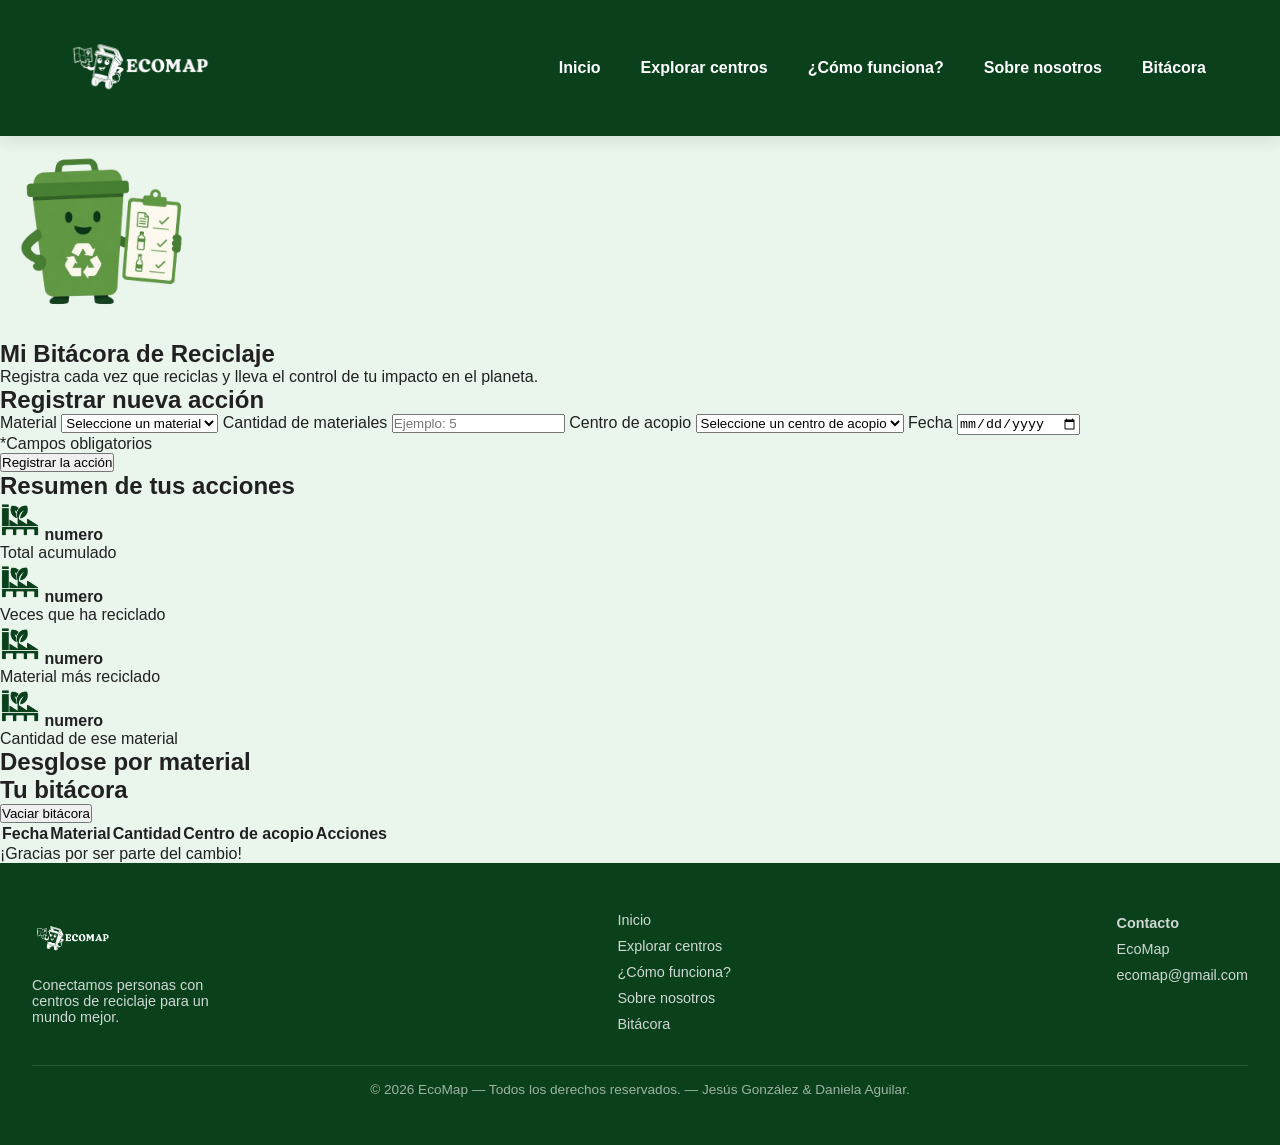
==== bitacora.html @ ddf59d23 "Arreglos y estructura Bitácora" ====
<!DOCTYPE html>
<html lang="es">

<head>
    <meta charset="UTF-8">
    <meta name="viewport" content="width=device-width, initial-scale=1.0">
    <meta name="description" content="Muestra un formulario para que el usuario registre sus hábitos de reciclaje.">
    <meta name="keywords" content="reciclaje, Costa Rica, EcoMap, centros de acopio, materiales, datos, hábitos">
    <meta name="author" content="Jesús González, Daniela Aguilar">
    <title>EcoMap</title>
    <link rel="icon" type="image/jpeg" href="assets/images/EcoMapPersonaje.jpeg">
    <link rel="stylesheet" href="css/style.css">
    <link rel="stylesheet" href="css/bitacora.css">
</head>

<body>
    <header>
        <a href="index.html">
            <img src="assets/images/EcoMapLogo2.png" alt="Logo de EcoMap." width="150" height="100">
        </a>

        <nav class="main-nav">
            <ul>
                <li><a href="index.html">Inicio</a></li>
                <li><a href="explorar.html">Explorar centros</a></li>
                <li><a href="index.html #como-funciona">¿Cómo funciona?</a></li>
                <li><a href="index.html #sobre-nosotros">Sobre nosotros</a></li>
                <li><a href="bitacora.html">Bitácora</a></li>
            </ul>
        </nav>
    </header>

    <main>
        <section>
            <figure>
                <img src="assets/images/EcoMapBitacora.png" alt="Contenedor de reciclaje con una tabla de tareas."
                    width="200">
            </figure>
            <h1>Mi Bitácora de Reciclaje</h1>
            <p>Registra cada vez que reciclas y lleva el control de tu impacto en el planeta.</p>
        </section>

        <div class="bitacora-top">
            <form class="bitacora-form">
                <h2>Registrar nueva acción</h2>

                <label for="selectMaterial">Material</label>
                <select id="selectMaterial" required>
                    <option value="">Seleccione un material</option>
                </select>

                <label for="cantidadMaterial">Cantidad de materiales</label>
                <input type="number" id="cantidadMaterial" placeholder="Ejemplo: 5" min="0.1" step="0.1" required>

                <label for="selectCentro">Centro de acopio</label>
                <select id="selectCentro" required>
                    <option value="">Seleccione un centro de acopio</option>
                </select>

                <label for="fechaAccion">Fecha</label>
                <input type="date" id="fechaAccion" required>

                <p>*Campos obligatorios</p>

                <button type="submit" id="btnRegistrar">
                    Registrar la acción
                </button>
            </form>

            <div class="bitacora-resumen">
                <h2>Resumen de tus acciones</h2>
                <div class="resumen-grid">
                    <div class="resumen-item">
                        <img src="assets/images/IconoCentro.png" width="40">
                        <span><strong>numero</strong></span>
                        <p>Total acumulado</p>
                    </div>

                    <div class="resumen-item">
                        <img src="assets/images/IconoCentro.png" width="40">
                        <span><strong>numero</strong></span>
                        <p>Veces que ha reciclado</p>
                    </div>

                    <div class="resumen-item">
                        <img src="assets/images/IconoCentro.png" width="40">
                        <span><strong>numero</strong></span>
                        <p>Material más reciclado</p>
                    </div>

                    <div class="resumen-item">
                        <img src="assets/images/IconoCentro.png" width="40">
                        <span><strong>numero</strong></span>
                        <p>Cantidad de ese material</p>
                    </div>
                </div>
            </div>
        </div>

        <section>
            <h2>Desglose por material</h2>
            <div class="desglose-lista" id="desgloseLista">

            </div>
        </section>

        <div>
            <div class="bitacora-header">
                <h2>Tu bitácora</h2>
                <button id="btnVaciar" class="btn-vaciar">
                    Vaciar bitácora
                </button>
            </div>

            <table>
                <thead>
                    <tr>
                        <th>Fecha</th>
                        <th>Material</th>
                        <th>Cantidad</th>
                        <th>Centro de acopio</th>
                        <th>Acciones</th>
                    </tr>
                </thead>
                <tbody id="bitacoraBody">

                </tbody>
            </table>
        </div>

        <p>¡Gracias por ser parte del cambio!</p>
    </main>
    <footer>
        <div class="footer-logo">
            <img src="assets/images/EcoMapLogo2.png" alt="Logo de EcoMap." width="150" height="100">
            <p>Conectamos personas con centros de reciclaje para un mundo mejor.</p>
        </div>

        <div class="footer-nav">
            <nav>
                <ul>
                    <li><a href="index.html">Inicio</a></li>
                    <li><a href="explorar.html">Explorar centros</a></li>
                    <li><a href="index.html #como-funciona">¿Cómo funciona?</a></li>
                    <li><a href="index.html #sobre-nosotros">Sobre nosotros</a></li>
                    <li><a href="bitacora.html">Bitácora</a></li>
                </ul>
            </nav>
        </div>

        <div class="footer-contacto">
            <address>
                <strong>Contacto</strong><br>
                EcoMap<br>
                ecomap@gmail.com
            </address>
        </div>

        <p class="footer-copyright">© 2026 EcoMap — Todos los derechos reservados. — Jesús González & Daniela
            Aguilar.
        </p>
    </footer>

    <script src="js/bitacora.js"></script>
</body>

</html>
---- css/style.css ----
:root {
    --verde-oscuro: #0A401B;
    --verde-medio: #2E7D32;
    --verde-claro: #4CAF50;
    --fondo: #EAF6EC;
    --blanco: #FFFFFF;
    --texto-oscuro: #212121;
    --texto-gris: #616161;
}

* {
    margin: 0;
    padding: 0;
    box-sizing: border-box;
}

body {
    font-family: Verdana, Geneva, Tahoma, sans-serif;
    color: var(--texto-oscuro);
    background-color: var(--fondo);
}

/* Header */
header {
    display: flex;
    justify-content: space-between;
    align-items: center;
    background-color: var(--verde-oscuro);
    padding: 1rem 5%;
    position: sticky;
    top: 0;
    z-index: 1000;
    box-shadow: 0 4px 15px rgba(0, 0, 0, 0.1);
}

header img {
    width: 150px;
    height: auto;
}

/* Navegación */
.main-nav ul {
    display: flex;
    list-style: none;
    align-items: center;
    gap: 20px;
}

.main-nav a {
    color: var(--blanco);
    font-weight: bold;
    text-decoration: none;
    padding: 8px 10px;
    border-radius: 6px;
    display: inline-block;
}

.main-nav a:hover {
    background-color: var(--verde-claro);
    color: var(--verde-oscuro);
}

/* Footer */
footer {
    background-color: var(--verde-oscuro);
    color: var(--blanco);
    padding: 3rem 2rem;
    display: flex;
    justify-content: space-between;
    align-items: flex-start;
    flex-wrap: wrap;
    gap: 2rem;
}

.footer-logo img {
    width: 80px;
    height: auto;
    margin-bottom: 0.5rem;
}

.footer-logo p {
    color: var(--blanco);
    opacity: 0.8;
    font-size: 0.9rem;
    max-width: 200px;
}

.footer-nav ul {
    list-style: none;
    padding: 0;
    display: flex;
    flex-direction: column;
    gap: 0.5rem;
}

.footer-nav a {
    color: var(--blanco);
    text-decoration: none;
    font-size: 0.9rem;
    opacity: 0.8;
}

.footer-nav a:hover {
    opacity: 1;
}

.footer-contacto address {
    font-style: normal;
    color: var(--blanco);
    opacity: 0.8;
    font-size: 0.9rem;
    line-height: 1.8;
}

.footer-copyright {
    width: 100%;
    text-align: center;
    font-size: 0.85rem;
    opacity: 0.6;
    padding-top: 1rem;
    border-top: 1px solid rgba(255, 255, 255, 0.2);
}
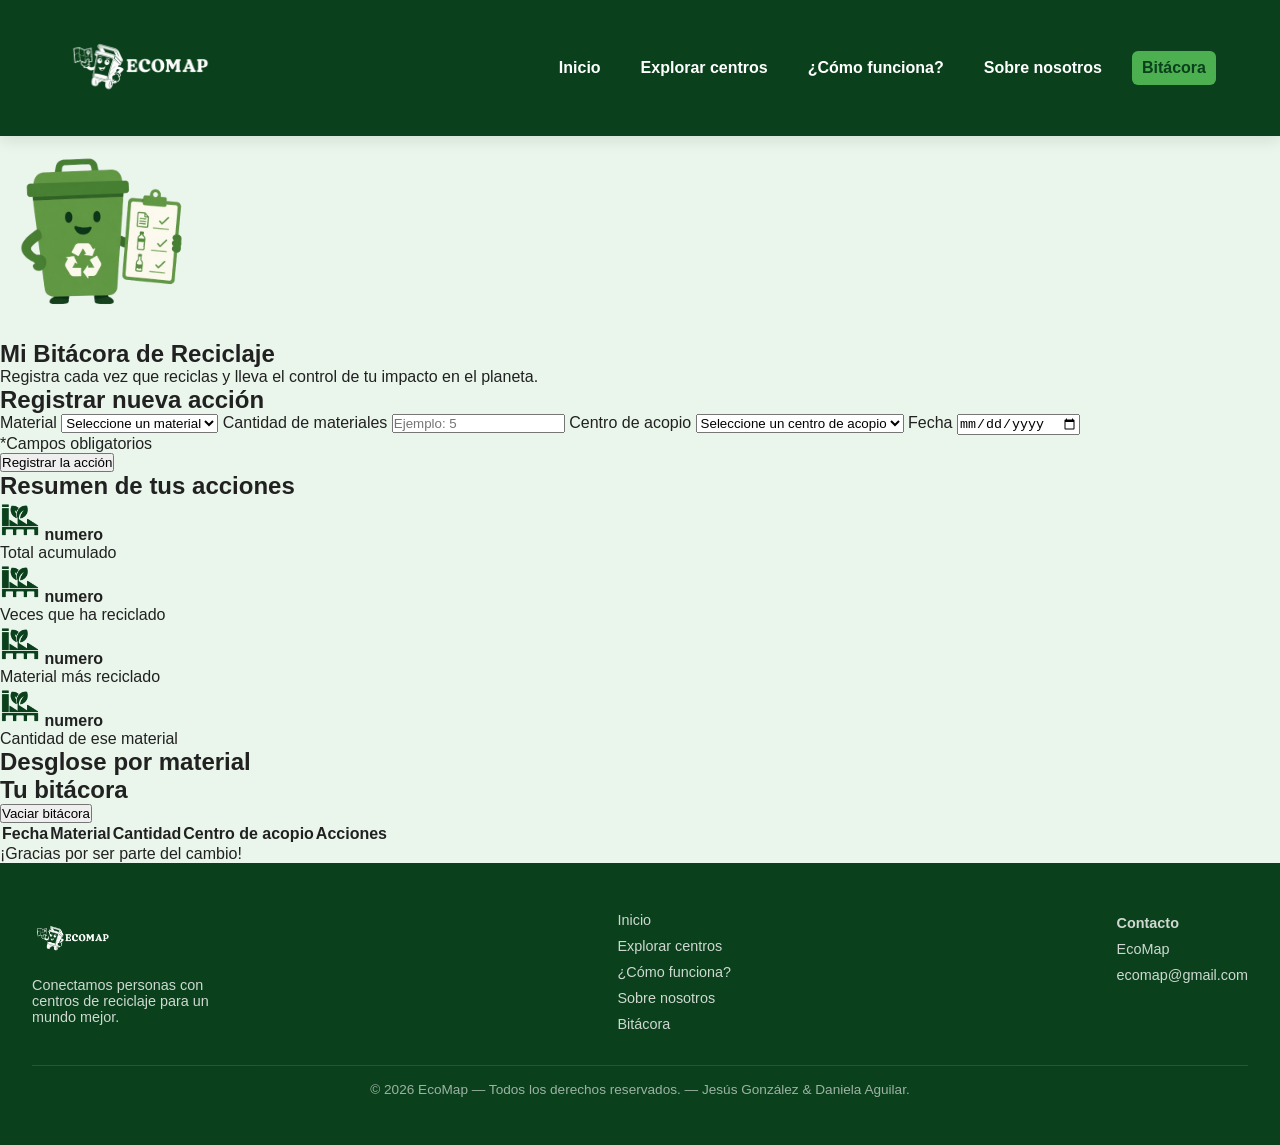
==== commit 6d45eef1: "Se arreglaron bugs html y css" ====
--- a/bitacora.html
+++ b/bitacora.html
@@ -23,9 +23,9 @@
             <ul>
                 <li><a href="index.html">Inicio</a></li>
                 <li><a href="explorar.html">Explorar centros</a></li>
-                <li><a href="index.html #como-funciona">¿Cómo funciona?</a></li>
-                <li><a href="index.html #sobre-nosotros">Sobre nosotros</a></li>
-                <li><a href="bitacora.html">Bitácora</a></li>
+                <li><a href="index.html#como-funciona">¿Cómo funciona?</a></li>
+                <li><a href="index.html#sobre-nosotros">Sobre nosotros</a></li>
+                <li class="active"><a href="bitacora.html">Bitácora</a></li>
             </ul>
         </nav>
     </header>
--- a/css/bitacora.css
+++ b/css/bitacora.css
@@ -0,0 +1,5 @@
+.main-nav ul li.active a {
+    background-color: var(--verde-claro);
+    color: var(--verde-oscuro);
+
+}
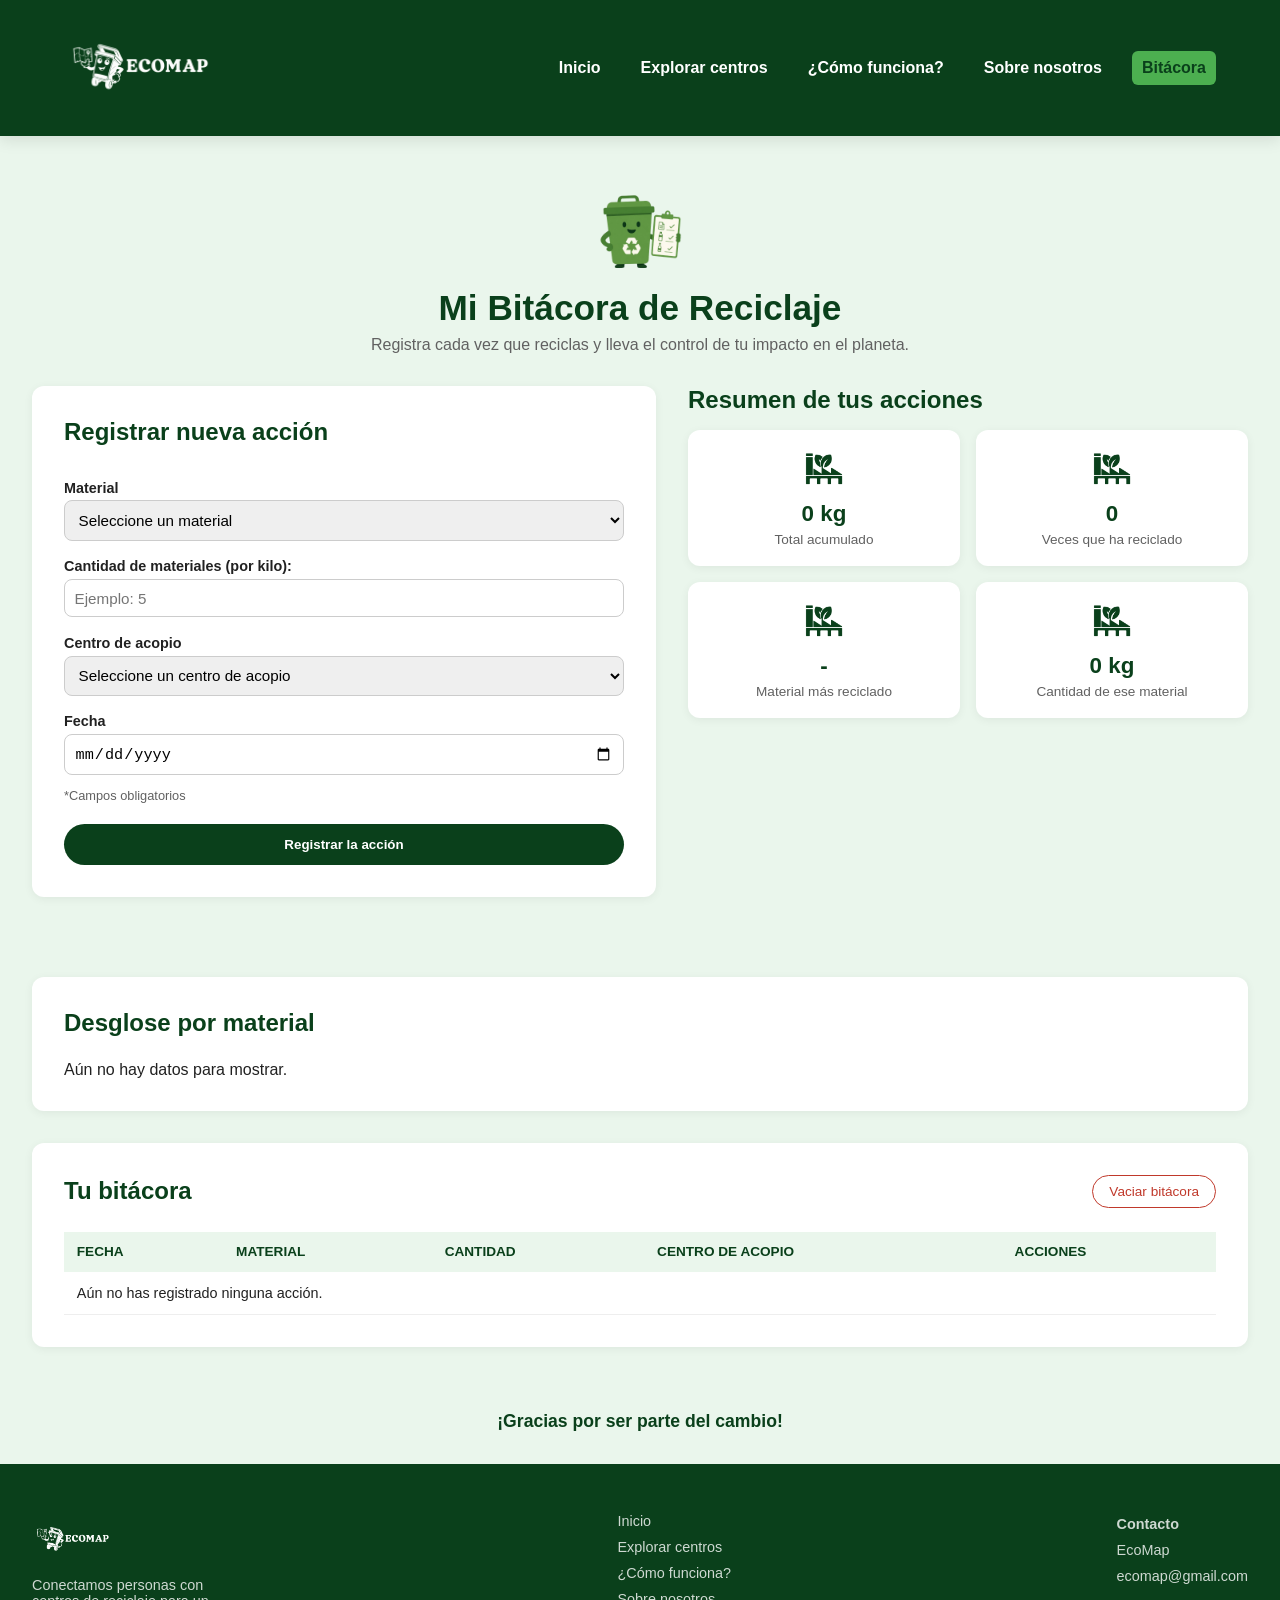
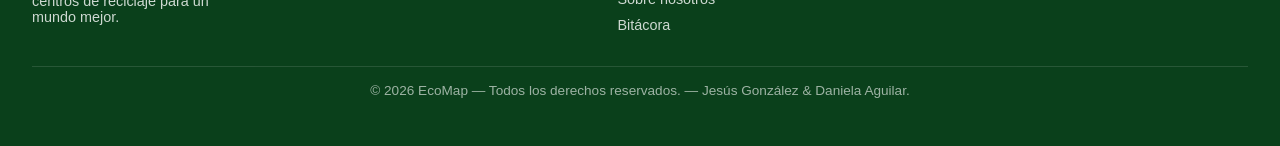
==== commit 9de83a39: "CSS y JS de bitacora.html" ====
--- a/bitacora.html
+++ b/bitacora.html
@@ -49,7 +49,7 @@
                     <option value="">Seleccione un material</option>
                 </select>
 
-                <label for="cantidadMaterial">Cantidad de materiales</label>
+                <label for="cantidadMaterial">Cantidad de materiales (por kilo):</label>
                 <input type="number" id="cantidadMaterial" placeholder="Ejemplo: 5" min="0.1" step="0.1" required>
 
                 <label for="selectCentro">Centro de acopio</label>
@@ -70,25 +70,25 @@
             <div class="bitacora-resumen">
                 <h2>Resumen de tus acciones</h2>
                 <div class="resumen-grid">
-                    <div class="resumen-item">
+                    <div class="resumen-item" id="totalAcumulado">
                         <img src="assets/images/IconoCentro.png" width="40">
                         <span><strong>numero</strong></span>
                         <p>Total acumulado</p>
                     </div>
 
-                    <div class="resumen-item">
+                    <div class="resumen-item" id="vecesReciclado">
                         <img src="assets/images/IconoCentro.png" width="40">
                         <span><strong>numero</strong></span>
                         <p>Veces que ha reciclado</p>
                     </div>
 
-                    <div class="resumen-item">
+                    <div class="resumen-item" id="materialMasReciclado">
                         <img src="assets/images/IconoCentro.png" width="40">
                         <span><strong>numero</strong></span>
                         <p>Material más reciclado</p>
                     </div>
 
-                    <div class="resumen-item">
+                    <div class="resumen-item" id="cantidadMaterialTop">
                         <img src="assets/images/IconoCentro.png" width="40">
                         <span><strong>numero</strong></span>
                         <p>Cantidad de ese material</p>
@@ -97,14 +97,12 @@
             </div>
         </div>
 
-        <section>
-            <h2>Desglose por material</h2>
-            <div class="desglose-lista" id="desgloseLista">
+<section class="desglose-section">
+    <h2>Desglose por material</h2>
+    <div class="desglose-lista" id="desgloseLista"></div>
+</section>
 
-            </div>
-        </section>
-
-        <div>
+        <div class="bitacora-lista">
             <div class="bitacora-header">
                 <h2>Tu bitácora</h2>
                 <button id="btnVaciar" class="btn-vaciar">
--- a/css/bitacora.css
+++ b/css/bitacora.css
@@ -2,4 +2,263 @@
     background-color: var(--verde-claro);
     color: var(--verde-oscuro);
 
+}
+
+/* Header */
+main > section:first-child {
+    text-align: center;
+    padding: 3rem 2rem 2rem;
+}
+
+main > section:first-child h1 {
+    font-size: 2.2rem;
+    color: var(--verde-oscuro);
+    margin-bottom: 0.5rem;
+}
+
+main > section:first-child p {
+    color: var(--texto-gris);
+}
+
+main > section:first-child figure img {
+    width: 100px;
+    height: auto;
+}
+
+.bitacora-top {
+    display: flex;
+    gap: 2rem;
+    padding: 0 2rem 3rem;
+    align-items: flex-start;
+}
+
+/*  Formulario  */
+.bitacora-form {
+    background-color: var(--blanco);
+    border-radius: 12px;
+    padding: 2rem;
+    flex: 1; /* ocupa la mitad del espacio disponible */
+    display: flex;
+    flex-direction: column;
+    gap: 0.3rem;
+    box-shadow: 0 2px 10px rgba(0,0,0,0.06);
+}
+
+.bitacora-form h2 {
+    color: var(--verde-oscuro);
+    margin-bottom: 1rem;
+}
+
+.bitacora-form label {
+    font-size: 0.9rem;
+    font-weight: bold;
+    color: var(--texto-oscuro);
+    margin-top: 0.8rem;
+}
+
+.bitacora-form select,
+.bitacora-form input {
+    padding: 0.6rem;
+    border: 1px solid #ccc;
+    border-radius: 8px;
+    font-size: 0.95rem;
+}
+
+.bitacora-form p {
+    font-size: 0.8rem;
+    color: var(--texto-gris);
+    margin-top: 0.5rem;
+}
+
+.bitacora-form button {
+    margin-top: 1rem;
+    background-color: var(--verde-oscuro);
+    color: var(--blanco);
+    border: none;
+    padding: 0.8rem;
+    border-radius: 25px;
+    font-weight: bold;
+    cursor: pointer;
+    transition: 0.3s ease;
+}
+
+.bitacora-form button:hover {
+    background-color: var(--verde-medio);
+}
+
+/* Resumen */
+.bitacora-resumen {
+    flex: 1;
+}
+
+.bitacora-resumen h2 {
+    color: var(--verde-oscuro);
+    margin-bottom: 1rem;
+}
+
+.resumen-grid {
+    display: grid;
+    grid-template-columns: 1fr 1fr;
+    gap: 1rem;
+}
+
+.resumen-item {
+    background-color: var(--blanco);
+    border-radius: 12px;
+    padding: 1.2rem;
+    text-align: center;
+    box-shadow: 0 2px 10px rgba(0,0,0,0.06);
+}
+
+.resumen-item img {
+    margin-bottom: 0.5rem;
+}
+
+.resumen-item strong {
+    font-size: 1.4rem;
+    color: var(--verde-oscuro);
+    display: block;
+}
+
+.resumen-item p {
+    color: var(--texto-gris);
+    font-size: 0.85rem;
+    margin-top: 0.3rem;
+}
+
+/* Desglose material por JS */
+.desglose-section {
+    background-color: var(--blanco);
+    margin: 2rem;
+    padding: 2rem;
+    border-radius: 12px;
+    box-shadow: 0 2px 10px rgba(0,0,0,0.06);
+}
+
+.desglose-section h2 {
+    color: var(--verde-oscuro);
+    margin-bottom: 1.5rem;
+}
+
+.desglose-lista {
+    display: flex;
+    flex-direction: column;
+    gap: 1rem;
+}
+
+.desglose-fila {
+    display: flex;
+    align-items: center;
+    gap: 1rem;
+}
+
+.desglose-nombre {
+    width: 100px;
+    font-weight: bold;
+    font-size: 0.9rem;
+    color: var(--texto-oscuro);
+}
+
+.desglose-barra-fondo {
+    flex: 1;
+    background-color: var(--fondo);
+    border-radius: 10px;
+    height: 14px;
+    overflow: hidden;
+}
+
+.desglose-barra-relleno {
+    height: 100%;
+    background-color: var(--verde-claro);
+    border-radius: 10px;
+}
+
+.desglose-valor {
+    width: 80px;
+    text-align: right;
+    font-size: 0.85rem;
+    color: var(--texto-gris);
+}
+
+/* bitácora */
+.bitacora-lista {
+    background-color: var(--blanco);
+    margin: 2rem;
+    padding: 2rem;
+    border-radius: 12px;
+    box-shadow: 0 2px 10px rgba(0,0,0,0.06);
+}
+
+.bitacora-header {
+    display: flex;
+    justify-content: space-between;
+    align-items: center;
+    margin-bottom: 1.5rem;
+}
+
+.bitacora-header h2 {
+    color: var(--verde-oscuro);
+}
+
+.btn-vaciar {
+    background-color: var(--blanco);
+    color: #c0392b;
+    border: 1px solid #c0392b;
+    padding: 0.5rem 1rem;
+    border-radius: 20px;
+    cursor: pointer;
+    font-size: 0.85rem;
+    transition: 0.3s ease;
+}
+
+.btn-vaciar:hover {
+    background-color: #c0392b;
+    color: var(--blanco);
+}
+
+/* Tabla */
+table {
+    width: 100%;
+    border-collapse: collapse;
+}
+
+thead {
+    background-color: var(--fondo);
+}
+
+th {
+    text-align: left;
+    padding: 0.8rem;
+    color: var(--verde-oscuro);
+    font-size: 0.85rem;
+    text-transform: uppercase;
+}
+
+td {
+    padding: 0.8rem;
+    border-bottom: 1px solid #eee;
+    font-size: 0.9rem;
+    color: var(--texto-oscuro);
+}
+
+/* Botón eliminar dentro de cada fila por JS */
+.btn-eliminar {
+    background: none;
+    border: none;
+    color: #c0392b;
+    cursor: pointer;
+    font-size: 1rem;
+}
+
+.btn-eliminar:hover {
+    opacity: 0.7;
+}
+
+/* mensaje cierra */
+main > p:last-child {
+    text-align: center;
+    color: var(--verde-oscuro);
+    font-weight: bold;
+    padding: 2rem;
+    font-size: 1.1rem;
 }
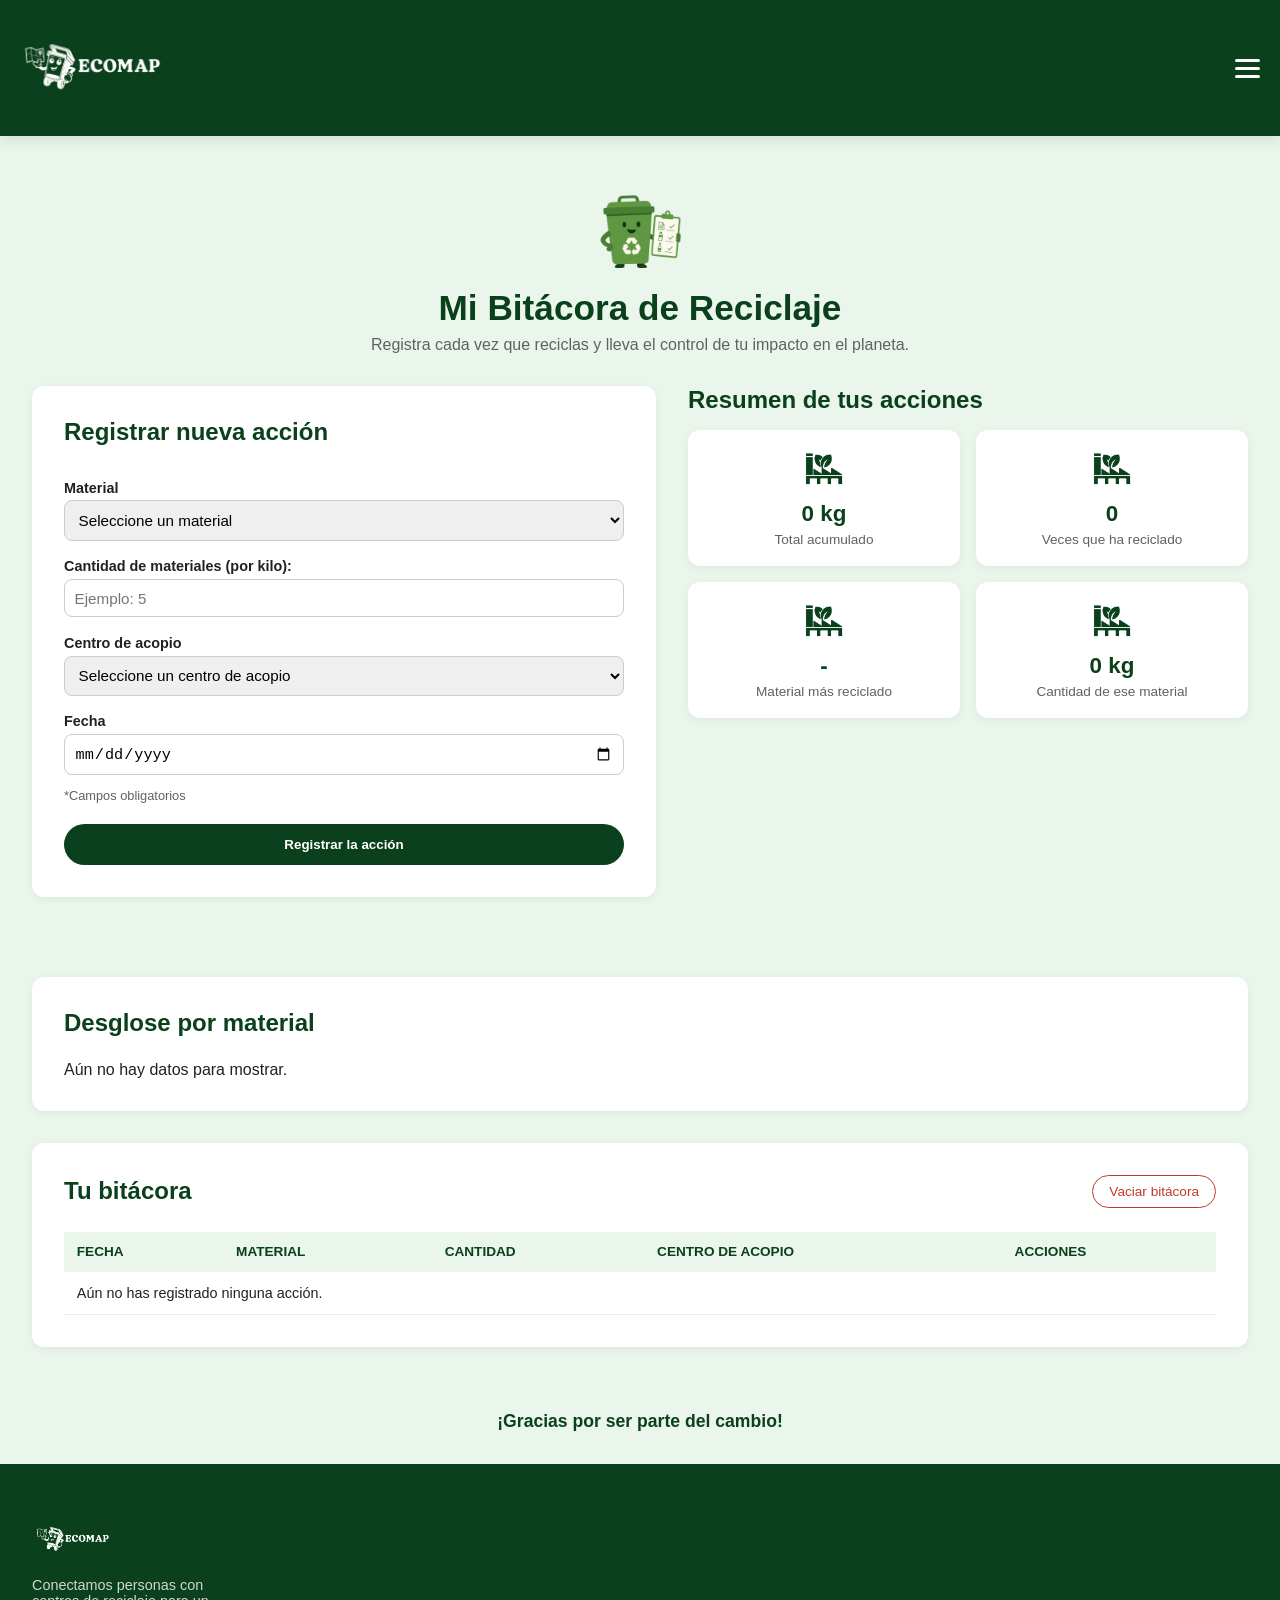
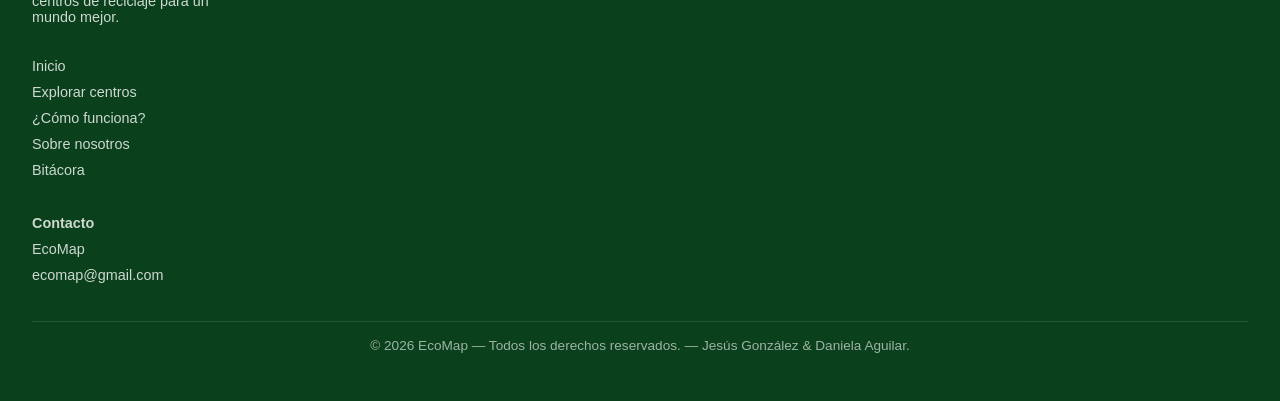
==== commit 4b5e9b04: "Agregar responsive" ====
--- a/bitacora.html
+++ b/bitacora.html
@@ -18,6 +18,12 @@
         <a href="index.html">
             <img src="assets/images/EcoMapLogo2.png" alt="Logo de EcoMap." width="150" height="100">
         </a>
+
+        <button class="hamburguesa" id="btnHamburguesa">
+            <span></span>
+            <span></span>
+            <span></span>
+        </button>
 
         <nav class="main-nav">
             <ul>
@@ -97,10 +103,10 @@
             </div>
         </div>
 
-<section class="desglose-section">
-    <h2>Desglose por material</h2>
-    <div class="desglose-lista" id="desgloseLista"></div>
-</section>
+        <section class="desglose-section">
+            <h2>Desglose por material</h2>
+            <div class="desglose-lista" id="desgloseLista"></div>
+        </section>
 
         <div class="bitacora-lista">
             <div class="bitacora-header">
--- a/css/style.css
+++ b/css/style.css
@@ -119,4 +119,64 @@
     opacity: 0.6;
     padding-top: 1rem;
     border-top: 1px solid rgba(255, 255, 255, 0.2);
-}+}
+
+/* Responsive */
+.hamburguesa {
+    display: none;
+    flex-direction: column;
+    gap: 5px;
+    background: none;
+    border: none;
+    cursor: pointer;
+    padding: 4px;
+}
+
+.hamburguesa span {
+    display: block;
+    width: 25px;
+    height: 3px;
+    background-color: var(--blanco);
+    border-radius: 3px;
+    transition: 0.3s ease;
+}
+
+/* Mostramos el botón hamburguesa */
+    .hamburguesa {
+        display: flex;
+    }
+
+    /* Ocultamos el menú por defecto en celular */
+    .main-nav {
+        display: none;
+        width: 100%;
+    }
+
+    /* Cuando el nav tiene la clase "abierto", se muestra */
+    .main-nav.abierto {
+        display: block;
+    }
+
+    /* El header en columna */
+    header {
+        flex-wrap: wrap;
+        padding: 1rem;
+        gap: 0.5rem;
+    }
+
+    /* Los links del menú en columna */
+    .main-nav ul {
+        flex-direction: column;
+        gap: 0.3rem;
+        padding: 0.5rem 0;
+    }
+
+    .main-nav a {
+        display: block;
+        padding: 0.6rem 0.5rem;
+    }
+
+    /* Footer apilado */
+    footer {
+        flex-direction: column;
+    }
--- a/css/bitacora.css
+++ b/css/bitacora.css
@@ -261,4 +261,88 @@
     font-weight: bold;
     padding: 2rem;
     font-size: 1.1rem;
+}
+
+/* RESPONSIVE */
+/*  Tablet (768px)  */
+@media (max-width: 768px) {
+
+    /* Las dos columnas se apilan verticalmente */
+    .bitacora-top {
+        flex-direction: column;
+    }
+
+    /* El formulario ocupa todo el ancho */
+    .bitacora-form {
+        width: 100%;
+    }
+
+    /* El resumen ocupa todo el ancho */
+    .bitacora-resumen {
+        width: 100%;
+    }
+
+    /* La tabla se hace scrolleable horizontalmente */
+    .bitacora-lista {
+        overflow-x: auto;
+    }
+
+    /* Desglose con menos padding */
+    .desglose-section {
+        margin: 1rem;
+        padding: 1.5rem;
+    }
+}
+
+/* Celular (480px)  */
+@media (max-width: 480px) {
+
+    /* Encabezado más compacto */
+    main > section:first-child {
+        padding: 2rem 1rem 1rem;
+    }
+
+    main > section:first-child h1 {
+        font-size: 1.6rem;
+    }
+
+    /* Las tarjetas del resumen en 1 columna */
+    .resumen-grid {
+        grid-template-columns: 1fr;
+    }
+
+    /* Padding reducido en el formulario */
+    .bitacora-form {
+        padding: 1.2rem;
+    }
+
+    /* Header de la bitácora apilado */
+    .bitacora-header {
+        flex-direction: column;
+        align-items: flex-start;
+        gap: 0.8rem;
+    }
+
+    /* Tabla con texto más pequeño */
+    th, td {
+        font-size: 0.8rem;
+        padding: 0.5rem;
+    }
+
+    /* Desglose */
+    .desglose-nombre {
+        width: 70px;
+        font-size: 0.8rem;
+    }
+
+    .desglose-valor {
+        width: 60px;
+        font-size: 0.75rem;
+    }
+
+    /* Bitácora con menos margen */
+    .bitacora-lista {
+        margin: 0.5rem;
+        padding: 1rem;
+    }
 }
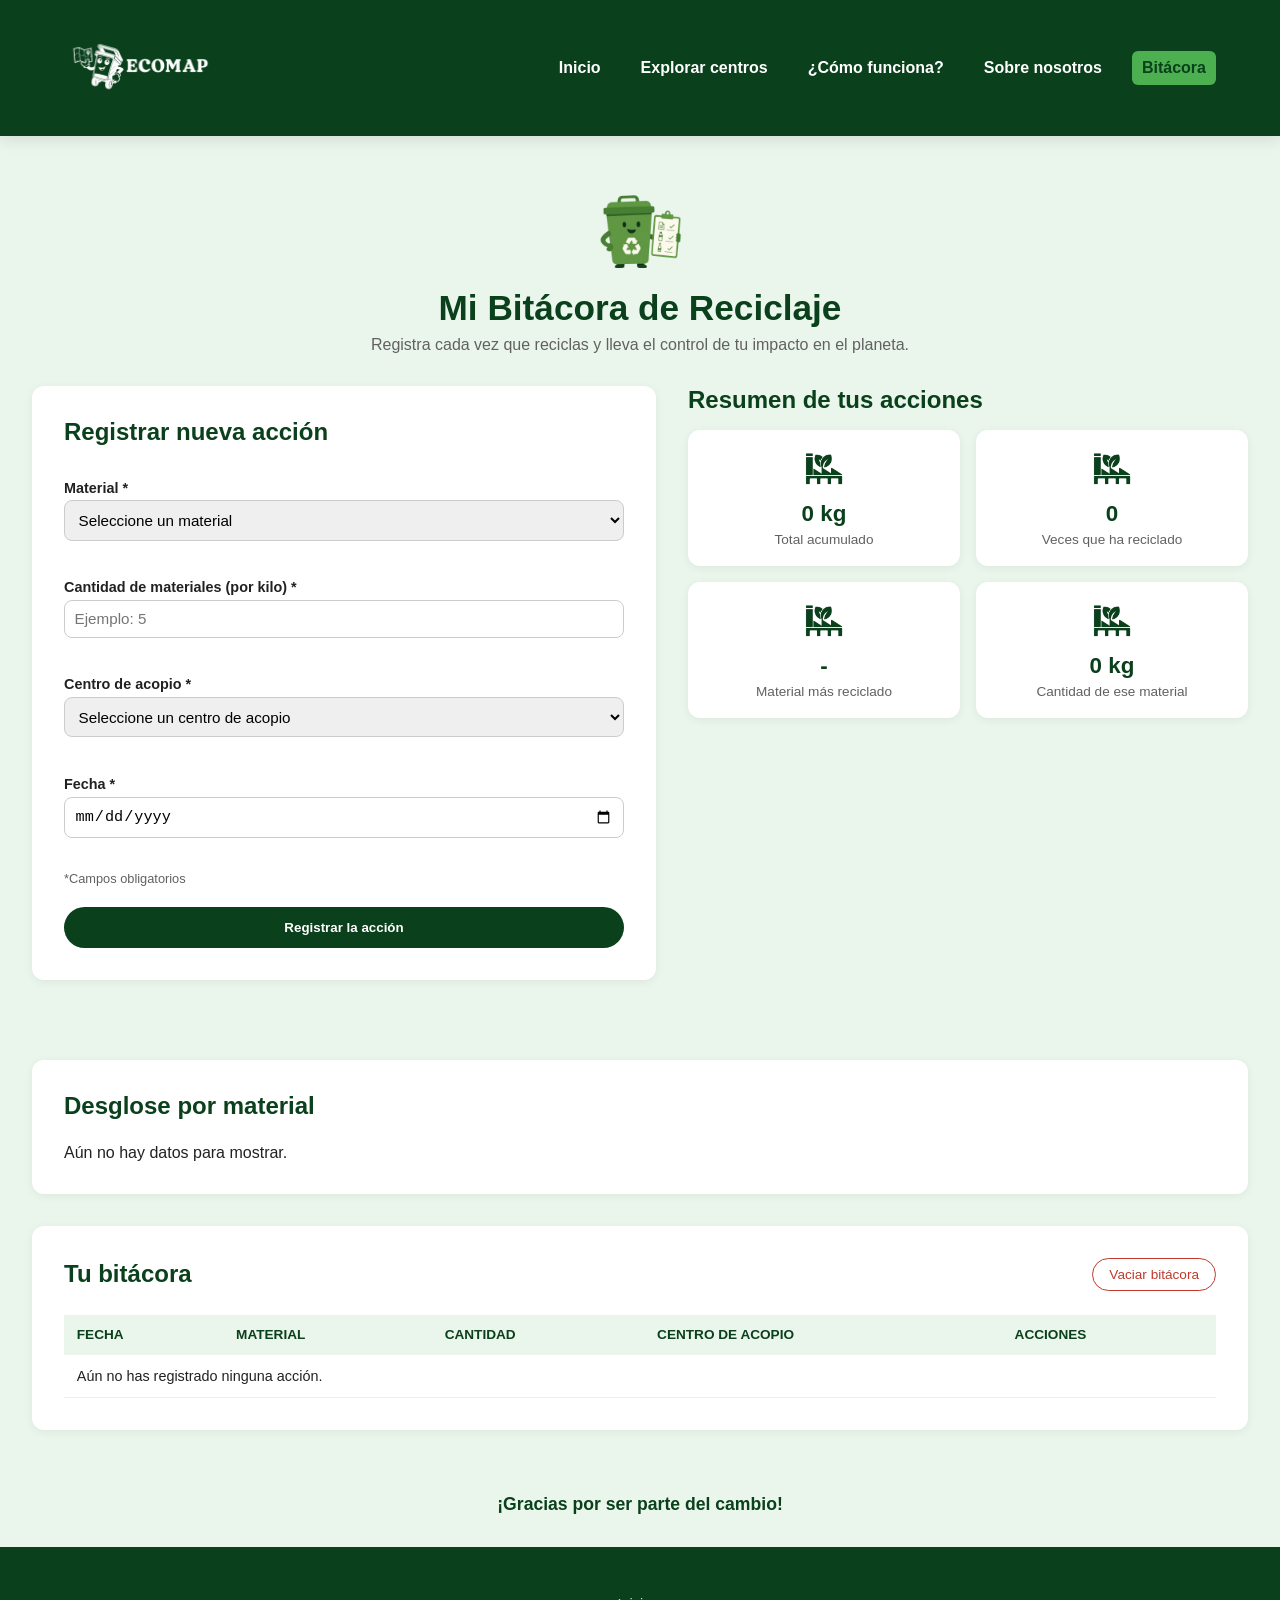
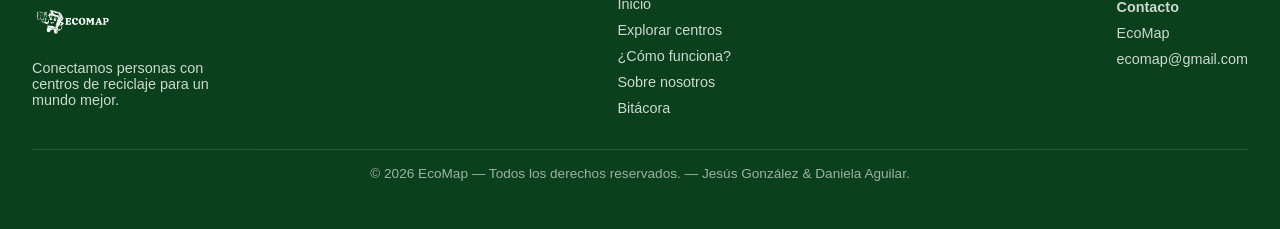
==== commit 66c553e4: "Correcciones y mejoras generales" ====
--- a/bitacora.html
+++ b/bitacora.html
@@ -29,8 +29,8 @@
             <ul>
                 <li><a href="index.html">Inicio</a></li>
                 <li><a href="explorar.html">Explorar centros</a></li>
-                <li><a href="index.html#como-funciona">¿Cómo funciona?</a></li>
-                <li><a href="index.html#sobre-nosotros">Sobre nosotros</a></li>
+                <li><a href="index.html #como-funciona">¿Cómo funciona?</a></li>
+                <li><a href="index.html #sobre-nosotros">Sobre nosotros</a></li>
                 <li class="active"><a href="bitacora.html">Bitácora</a></li>
             </ul>
         </nav>
@@ -50,21 +50,27 @@
             <form class="bitacora-form">
                 <h2>Registrar nueva acción</h2>
 
-                <label for="selectMaterial">Material</label>
+                <div id="mensajeFormulario" class="mensaje-formulario" style="display:none;"></div>
+
+                <label for="selectMaterial">Material *</label>
                 <select id="selectMaterial" required>
                     <option value="">Seleccione un material</option>
                 </select>
+                <span class="campo-error" id="errorMaterial"></span>
 
-                <label for="cantidadMaterial">Cantidad de materiales (por kilo):</label>
+                <label for="cantidadMaterial">Cantidad de materiales (por kilo) *</label>
                 <input type="number" id="cantidadMaterial" placeholder="Ejemplo: 5" min="0.1" step="0.1" required>
-
-                <label for="selectCentro">Centro de acopio</label>
+                <span class="campo-error" id="errorCantidad"></span>
+                
+                <label for="selectCentro">Centro de acopio *</label>
                 <select id="selectCentro" required>
                     <option value="">Seleccione un centro de acopio</option>
                 </select>
+                <span class="campo-error" id="errorCentro"></span>
 
-                <label for="fechaAccion">Fecha</label>
+                <label for="fechaAccion">Fecha *</label>
                 <input type="date" id="fechaAccion" required>
+                <span class="campo-error" id="errorFecha"></span>
 
                 <p>*Campos obligatorios</p>
 
@@ -78,25 +84,25 @@
                 <div class="resumen-grid">
                     <div class="resumen-item" id="totalAcumulado">
                         <img src="assets/images/IconoCentro.png" width="40">
-                        <span><strong>numero</strong></span>
+                        <span><strong></strong></span>
                         <p>Total acumulado</p>
                     </div>
 
                     <div class="resumen-item" id="vecesReciclado">
                         <img src="assets/images/IconoCentro.png" width="40">
-                        <span><strong>numero</strong></span>
+                        <span><strong></strong></span>
                         <p>Veces que ha reciclado</p>
                     </div>
 
                     <div class="resumen-item" id="materialMasReciclado">
                         <img src="assets/images/IconoCentro.png" width="40">
-                        <span><strong>numero</strong></span>
+                        <span><strong></strong></span>
                         <p>Material más reciclado</p>
                     </div>
 
                     <div class="resumen-item" id="cantidadMaterialTop">
                         <img src="assets/images/IconoCentro.png" width="40">
-                        <span><strong>numero</strong></span>
+                        <span><strong></strong></span>
                         <p>Cantidad de ese material</p>
                     </div>
                 </div>
--- a/css/style.css
+++ b/css/style.css
@@ -122,6 +122,7 @@
 }
 
 /* Responsive */
+/* ── Hamburguesa (oculta por defecto en desktop) ── */
 .hamburguesa {
     display: none;
     flex-direction: column;
@@ -132,6 +133,7 @@
     padding: 4px;
 }
 
+/* Las 3 líneas del ícono */
 .hamburguesa span {
     display: block;
     width: 25px;
@@ -141,30 +143,33 @@
     transition: 0.3s ease;
 }
 
-/* Mostramos el botón hamburguesa */
+/*  Tablet (768px) */
+@media (max-width: 768px) {
+
+    /* Mostramos el botón hamburguesa */
     .hamburguesa {
         display: flex;
     }
 
-    /* Ocultamos el menú por defecto en celular */
+    /* Ocultamos el menú por defecto */
     .main-nav {
         display: none;
         width: 100%;
     }
 
-    /* Cuando el nav tiene la clase "abierto", se muestra */
+    /* Cuando tiene la clase abierto, se muestra */
     .main-nav.abierto {
         display: block;
     }
 
-    /* El header en columna */
+    /* Header en columna */
     header {
         flex-wrap: wrap;
         padding: 1rem;
         gap: 0.5rem;
     }
 
-    /* Los links del menú en columna */
+    /* Links del menú en columna */
     .main-nav ul {
         flex-direction: column;
         gap: 0.3rem;
@@ -180,3 +185,33 @@
     footer {
         flex-direction: column;
     }
+}
+
+/*  Celular (480px) */
+@media (max-width: 480px) {
+
+    header {
+        padding: 0.8rem;
+    }
+
+    header img {
+        width: 100px;
+    }
+
+    .main-nav a {
+        font-size: 0.9rem;
+    }
+
+    footer {
+        padding: 2rem 1rem;
+        gap: 1.5rem;
+    }
+
+    .footer-logo p {
+        font-size: 0.8rem;
+    }
+
+    .footer-copyright {
+        font-size: 0.75rem;
+    }
+}
--- a/css/bitacora.css
+++ b/css/bitacora.css
@@ -1,26 +1,74 @@
+/* Mensaje global del formulario (éxito o error) */
+.mensaje-formulario {
+    padding: 0.8rem 1rem;
+    border-radius: 8px;
+    font-size: 0.9rem;
+    font-weight: 600;
+    margin-bottom: 0.5rem;
+}
+
+.mensaje-formulario.exito {
+    background-color: #dcfce7;
+    color: #166534;
+    border: 1px solid #86efac;
+}
+
+.mensaje-formulario.error-global {
+    background-color: #fee2e2;
+    color: #991b1b;
+    border: 1px solid #fca5a5;
+}
+
+/* Mensaje de error por campo */
+.campo-error {
+    font-size: 0.78rem;
+    color: #c0392b;
+    min-height: 1rem;
+    display: block;
+}
+
+/* Campo con error */
+.bitacora-form select.invalido,
+.bitacora-form input.invalido {
+    border-color: #c0392b;
+    background-color: #fff5f5;
+}
+
+/* Campo válido */
+.bitacora-form select.valido,
+.bitacora-form input.valido {
+    border-color: #16a34a;
+}
+
 .main-nav ul li.active a {
     background-color: var(--verde-claro);
     color: var(--verde-oscuro);
 
 }
 
+.main-nav ul li.active a {
+    background-color: var(--verde-claro);
+    color: var(--verde-oscuro);
+
+}
+
 /* Header */
-main > section:first-child {
+main>section:first-child {
     text-align: center;
     padding: 3rem 2rem 2rem;
 }
 
-main > section:first-child h1 {
+main>section:first-child h1 {
     font-size: 2.2rem;
     color: var(--verde-oscuro);
     margin-bottom: 0.5rem;
 }
 
-main > section:first-child p {
+main>section:first-child p {
     color: var(--texto-gris);
 }
 
-main > section:first-child figure img {
+main>section:first-child figure img {
     width: 100px;
     height: auto;
 }
@@ -37,11 +85,12 @@
     background-color: var(--blanco);
     border-radius: 12px;
     padding: 2rem;
-    flex: 1; /* ocupa la mitad del espacio disponible */
+    flex: 1;
+    /* ocupa la mitad del espacio disponible */
     display: flex;
     flex-direction: column;
     gap: 0.3rem;
-    box-shadow: 0 2px 10px rgba(0,0,0,0.06);
+    box-shadow: 0 2px 10px rgba(0, 0, 0, 0.06);
 }
 
 .bitacora-form h2 {
@@ -107,7 +156,7 @@
     border-radius: 12px;
     padding: 1.2rem;
     text-align: center;
-    box-shadow: 0 2px 10px rgba(0,0,0,0.06);
+    box-shadow: 0 2px 10px rgba(0, 0, 0, 0.06);
 }
 
 .resumen-item img {
@@ -132,7 +181,7 @@
     margin: 2rem;
     padding: 2rem;
     border-radius: 12px;
-    box-shadow: 0 2px 10px rgba(0,0,0,0.06);
+    box-shadow: 0 2px 10px rgba(0, 0, 0, 0.06);
 }
 
 .desglose-section h2 {
@@ -186,7 +235,7 @@
     margin: 2rem;
     padding: 2rem;
     border-radius: 12px;
-    box-shadow: 0 2px 10px rgba(0,0,0,0.06);
+    box-shadow: 0 2px 10px rgba(0, 0, 0, 0.06);
 }
 
 .bitacora-header {
@@ -255,7 +304,7 @@
 }
 
 /* mensaje cierra */
-main > p:last-child {
+main>p:last-child {
     text-align: center;
     color: var(--verde-oscuro);
     font-weight: bold;
@@ -298,11 +347,11 @@
 @media (max-width: 480px) {
 
     /* Encabezado más compacto */
-    main > section:first-child {
+    main>section:first-child {
         padding: 2rem 1rem 1rem;
     }
 
-    main > section:first-child h1 {
+    main>section:first-child h1 {
         font-size: 1.6rem;
     }
 
@@ -324,7 +373,8 @@
     }
 
     /* Tabla con texto más pequeño */
-    th, td {
+    th,
+    td {
         font-size: 0.8rem;
         padding: 0.5rem;
     }
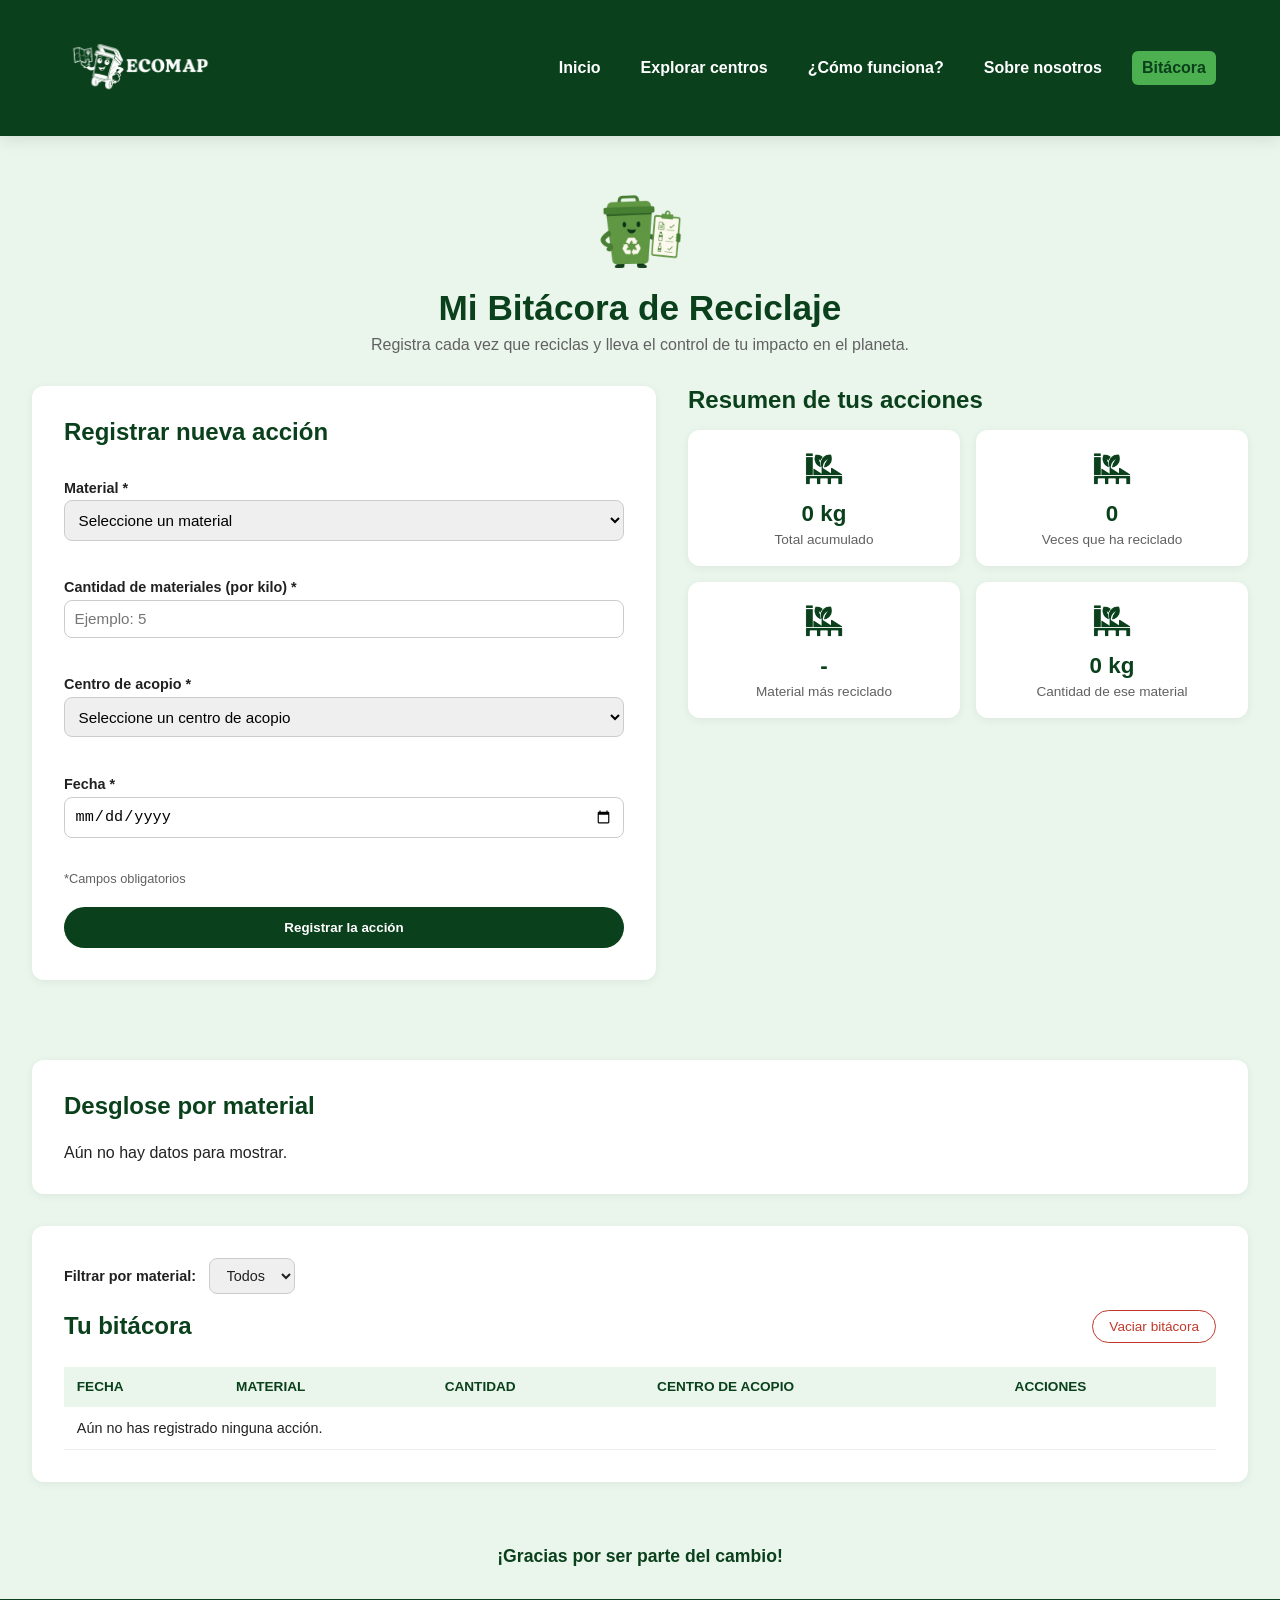
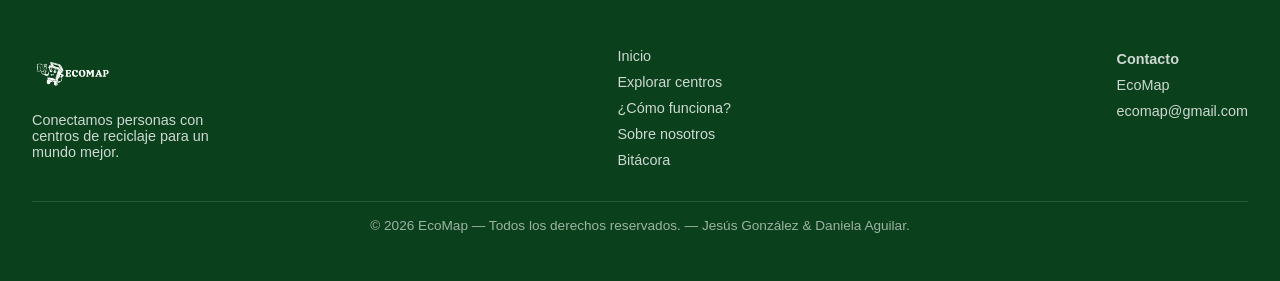
==== commit 3b54cb7a: "Arreglos finales" ====
--- a/bitacora.html
+++ b/bitacora.html
@@ -7,7 +7,7 @@
     <meta name="description" content="Muestra un formulario para que el usuario registre sus hábitos de reciclaje.">
     <meta name="keywords" content="reciclaje, Costa Rica, EcoMap, centros de acopio, materiales, datos, hábitos">
     <meta name="author" content="Jesús González, Daniela Aguilar">
-    <title>EcoMap</title>
+    <title>EcoMap | Bitácora </title>
     <link rel="icon" type="image/jpeg" href="assets/images/EcoMapPersonaje.jpeg">
     <link rel="stylesheet" href="css/style.css">
     <link rel="stylesheet" href="css/bitacora.css">
@@ -29,15 +29,15 @@
             <ul>
                 <li><a href="index.html">Inicio</a></li>
                 <li><a href="explorar.html">Explorar centros</a></li>
-                <li><a href="index.html #como-funciona">¿Cómo funciona?</a></li>
-                <li><a href="index.html #sobre-nosotros">Sobre nosotros</a></li>
+                <li><a href="index.html#como-funciona">¿Cómo funciona?</a></li>
+                <li><a href="index.html#sobre-nosotros">Sobre nosotros</a></li>
                 <li class="active"><a href="bitacora.html">Bitácora</a></li>
             </ul>
         </nav>
     </header>
 
     <main>
-        <section>
+        <section id="hero-bitacora" class="hero-bitacora">
             <figure>
                 <img src="assets/images/EcoMapBitacora.png" alt="Contenedor de reciclaje con una tabla de tareas."
                     width="200">
@@ -61,7 +61,7 @@
                 <label for="cantidadMaterial">Cantidad de materiales (por kilo) *</label>
                 <input type="number" id="cantidadMaterial" placeholder="Ejemplo: 5" min="0.1" step="0.1" required>
                 <span class="campo-error" id="errorCantidad"></span>
-                
+
                 <label for="selectCentro">Centro de acopio *</label>
                 <select id="selectCentro" required>
                     <option value="">Seleccione un centro de acopio</option>
@@ -83,25 +83,25 @@
                 <h2>Resumen de tus acciones</h2>
                 <div class="resumen-grid">
                     <div class="resumen-item" id="totalAcumulado">
-                        <img src="assets/images/IconoCentro.png" width="40">
+                        <img src="assets/images/IconoCentro.png" width="40" alt="Ícono de resumen">
                         <span><strong></strong></span>
                         <p>Total acumulado</p>
                     </div>
 
                     <div class="resumen-item" id="vecesReciclado">
-                        <img src="assets/images/IconoCentro.png" width="40">
+                        <img src="assets/images/IconoCentro.png" width="40" alt="Ícono de resumen">
                         <span><strong></strong></span>
                         <p>Veces que ha reciclado</p>
                     </div>
 
                     <div class="resumen-item" id="materialMasReciclado">
-                        <img src="assets/images/IconoCentro.png" width="40">
+                        <img src="assets/images/IconoCentro.png" width="40" alt="Ícono de resumen">
                         <span><strong></strong></span>
                         <p>Material más reciclado</p>
                     </div>
 
                     <div class="resumen-item" id="cantidadMaterialTop">
-                        <img src="assets/images/IconoCentro.png" width="40">
+                        <img src="assets/images/IconoCentro.png" width="40" alt="Ícono de resumen">
                         <span><strong></strong></span>
                         <p>Cantidad de ese material</p>
                     </div>
@@ -115,6 +115,13 @@
         </section>
 
         <div class="bitacora-lista">
+            <div class="bitacora-filtros">
+                <label for="filtroBitacora">Filtrar por material:</label>
+                <select id="filtroBitacora" onchange="filtrarBitacora()">
+                    <option value="Todos">Todos</option>
+                </select>
+            </div>
+
             <div class="bitacora-header">
                 <h2>Tu bitácora</h2>
                 <button id="btnVaciar" class="btn-vaciar">
@@ -137,7 +144,30 @@
                 </tbody>
             </table>
         </div>
-
+        <!-- Modal de confirmación al registrar una acción -->
+        <div id="modalRegistrar" class="modal-fondo" style="display:none;">
+            <div class="modal">
+                <h3>¿Confirmar registro?</h3>
+                <p id="modalRegistrarTexto"></p>
+                <div class="modal-botones">
+                    <button class="modal-btn-cancelar" onclick="cerrarModal('modalRegistrar')">Cancelar</button>
+                    <button class="modal-btn-confirmar" id="modalRegistrarConfirmar">Confirmar</button>
+                </div>
+            </div>
+        </div>
+
+        <!-- Modal de confirmación al eliminar un registro -->
+        <div id="modalEliminar" class="modal-fondo" style="display:none;">
+            <div class="modal">
+                <h3>¿Eliminar este registro?</h3>
+                <p>Esta acción no se puede deshacer.</p>
+                <div class="modal-botones">
+                    <button class="modal-btn-cancelar" onclick="cerrarModal('modalEliminar')">Cancelar</button>
+                    <button class="modal-btn-confirmar" id="modalEliminarConfirmar">Eliminar</button>
+                </div>
+            </div>
+        </div>
+        
         <p>¡Gracias por ser parte del cambio!</p>
     </main>
     <footer>
@@ -151,8 +181,8 @@
                 <ul>
                     <li><a href="index.html">Inicio</a></li>
                     <li><a href="explorar.html">Explorar centros</a></li>
-                    <li><a href="index.html #como-funciona">¿Cómo funciona?</a></li>
-                    <li><a href="index.html #sobre-nosotros">Sobre nosotros</a></li>
+                    <li><a href="index.html#como-funciona">¿Cómo funciona?</a></li>
+                    <li><a href="index.html#sobre-nosotros">Sobre nosotros</a></li>
                     <li><a href="bitacora.html">Bitácora</a></li>
                 </ul>
             </nav>
--- a/css/style.css
+++ b/css/style.css
@@ -1,3 +1,6 @@
+/* =========================
+Variables globales — Paleta de colores
+========================= */
 :root {
     --verde-oscuro: #0A401B;
     --verde-medio: #2E7D32;
@@ -8,37 +11,50 @@
     --texto-gris: #616161;
 }
 
+/* =========================
+Elimina márgenes y padding por defecto
+========================= */
 * {
     margin: 0;
     padding: 0;
     box-sizing: border-box;
 }
 
+/* =========================
+Body
+========================= */
 body {
     font-family: Verdana, Geneva, Tahoma, sans-serif;
     color: var(--texto-oscuro);
     background-color: var(--fondo);
 }
 
-/* Header */
+/* =========================
+Header 
+========================= */
+/* Contenedor principal del header */
 header {
     display: flex;
     justify-content: space-between;
     align-items: center;
     background-color: var(--verde-oscuro);
     padding: 1rem 5%;
-    position: sticky;
+    position: relative;
     top: 0;
-    z-index: 1000;
+    z-index: 100;
     box-shadow: 0 4px 15px rgba(0, 0, 0, 0.1);
 }
 
+/* Logo del header */
 header img {
     width: 150px;
     height: auto;
 }
 
-/* Navegación */
+/* =========================
+Navegación 
+========================= */
+/* Lista de enlaces del menú */
 .main-nav ul {
     display: flex;
     list-style: none;
@@ -46,6 +62,7 @@
     gap: 20px;
 }
 
+/* Enlace individual del menú */
 .main-nav a {
     color: var(--blanco);
     font-weight: bold;
@@ -55,12 +72,16 @@
     display: inline-block;
 }
 
+/* Hover de los enlaces del menú */
 .main-nav a:hover {
     background-color: var(--verde-claro);
     color: var(--verde-oscuro);
 }
 
-/* Footer */
+/* =========================
+Footer 
+========================= */
+/* Contenedor principal del footer */
 footer {
     background-color: var(--verde-oscuro);
     color: var(--blanco);
@@ -72,12 +93,14 @@
     gap: 2rem;
 }
 
+/* Logo y descripción en el footer */
 .footer-logo img {
     width: 80px;
     height: auto;
     margin-bottom: 0.5rem;
 }
 
+/* Texto descriptivo debajo del logo */
 .footer-logo p {
     color: var(--blanco);
     opacity: 0.8;
@@ -85,6 +108,7 @@
     max-width: 200px;
 }
 
+/* Lista de enlaces del footer */
 .footer-nav ul {
     list-style: none;
     padding: 0;
@@ -93,6 +117,7 @@
     gap: 0.5rem;
 }
 
+/* Enlace individual del footer */
 .footer-nav a {
     color: var(--blanco);
     text-decoration: none;
@@ -100,10 +125,12 @@
     opacity: 0.8;
 }
 
+/* Hover de los enlaces del footer */
 .footer-nav a:hover {
     opacity: 1;
 }
 
+/* Información de contacto en el footer */
 .footer-contacto address {
     font-style: normal;
     color: var(--blanco);
@@ -112,6 +139,7 @@
     line-height: 1.8;
 }
 
+/* Línea de derechos reservados al fondo del footer */
 .footer-copyright {
     width: 100%;
     text-align: center;
@@ -121,8 +149,11 @@
     border-top: 1px solid rgba(255, 255, 255, 0.2);
 }
 
-/* Responsive */
-/* ── Hamburguesa (oculta por defecto en desktop) ── */
+/* =========================
+Hamburguesa 
+========================= */
+
+/* Botón oculto por defecto en desktop */
 .hamburguesa {
     display: none;
     flex-direction: column;
@@ -133,7 +164,7 @@
     padding: 4px;
 }
 
-/* Las 3 líneas del ícono */
+/* Líneas del ícono hamburguesa */
 .hamburguesa span {
     display: block;
     width: 25px;
@@ -142,75 +173,84 @@
     border-radius: 3px;
     transition: 0.3s ease;
 }
-
-/*  Tablet (768px) */
+/* =========================
+Responsive — Tablet 
+========================= */
 @media (max-width: 768px) {
 
-    /* Mostramos el botón hamburguesa */
+    /* Muestra el botón hamburguesa */
     .hamburguesa {
         display: flex;
     }
 
-    /* Ocultamos el menú por defecto */
+    /* Oculta el menú por defecto en móvil */
     .main-nav {
         display: none;
         width: 100%;
     }
 
-    /* Cuando tiene la clase abierto, se muestra */
+    /* Muestra el menú cuando se abre con JS */
     .main-nav.abierto {
         display: block;
     }
 
-    /* Header en columna */
+    /* Header apilado en columna */
     header {
         flex-wrap: wrap;
         padding: 1rem;
         gap: 0.5rem;
     }
 
-    /* Links del menú en columna */
+    /* Links del menú apilados verticalmente */
     .main-nav ul {
         flex-direction: column;
         gap: 0.3rem;
         padding: 0.5rem 0;
     }
 
+    /* Enlace ocupa todo el ancho disponible */
     .main-nav a {
         display: block;
         padding: 0.6rem 0.5rem;
     }
 
-    /* Footer apilado */
+    /* Footer apilado verticalmente */
     footer {
         flex-direction: column;
     }
 }
-
-/*  Celular (480px) */
+/* =========================
+Responsive
+========================= */
 @media (max-width: 480px) {
 
+    /* Header más compacto */
     header {
         padding: 0.8rem;
     }
 
+    /* Logo más pequeño */
     header img {
         width: 100px;
     }
 
+    /* Texto del menú más pequeño */
     .main-nav a {
         font-size: 0.9rem;
     }
 
+    /* Footer con menos padding */
     footer {
         padding: 2rem 1rem;
         gap: 1.5rem;
     }
 
+    /* Descripción del logo más pequeña */
     .footer-logo p {
         font-size: 0.8rem;
     }
 
+    /* Copyright más pequeño */
     .footer-copyright {
         font-size: 0.75rem;
     }
--- a/css/bitacora.css
+++ b/css/bitacora.css
@@ -1,78 +1,40 @@
-/* Mensaje global del formulario (éxito o error) */
-.mensaje-formulario {
-    padding: 0.8rem 1rem;
-    border-radius: 8px;
-    font-size: 0.9rem;
-    font-weight: 600;
-    margin-bottom: 0.5rem;
-}
-
-.mensaje-formulario.exito {
-    background-color: #dcfce7;
-    color: #166534;
-    border: 1px solid #86efac;
-}
-
-.mensaje-formulario.error-global {
-    background-color: #fee2e2;
-    color: #991b1b;
-    border: 1px solid #fca5a5;
-}
-
-/* Mensaje de error por campo */
-.campo-error {
-    font-size: 0.78rem;
-    color: #c0392b;
-    min-height: 1rem;
-    display: block;
-}
-
-/* Campo con error */
-.bitacora-form select.invalido,
-.bitacora-form input.invalido {
-    border-color: #c0392b;
-    background-color: #fff5f5;
-}
-
-/* Campo válido */
-.bitacora-form select.valido,
-.bitacora-form input.valido {
-    border-color: #16a34a;
-}
-
+/* Marca visualmente la página activa en el menú de navegación */
 .main-nav ul li.active a {
     background-color: var(--verde-claro);
     color: var(--verde-oscuro);
-
-}
-
-.main-nav ul li.active a {
-    background-color: var(--verde-claro);
-    color: var(--verde-oscuro);
-
-}
-
-/* Header */
-main>section:first-child {
+}
+/* =========================
+Hero 
+========================= */
+
+/* Sección de introducción con imagen y título */
+.hero-bitacora {
     text-align: center;
     padding: 3rem 2rem 2rem;
 }
 
-main>section:first-child h1 {
+/* Título principal de la página */
+.hero-bitacora h1 {
     font-size: 2.2rem;
     color: var(--verde-oscuro);
     margin-bottom: 0.5rem;
 }
 
-main>section:first-child p {
+/* Descripción debajo del título */
+.hero-bitacora p {
     color: var(--texto-gris);
 }
 
-main>section:first-child figure img {
+/* Imagen decorativa del hero */
+.hero-bitacora figure img {
     width: 100px;
     height: auto;
 }
-
+/* =========================
+Formulario y resumen lado a lado
+========================= */
+
+/* Contenedor que pone el formulario y el resumen en fila */
 .bitacora-top {
     display: flex;
     gap: 2rem;
@@ -80,24 +42,28 @@
     align-items: flex-start;
 }
 
-/*  Formulario  */
+/* =========================
+Formulario
+========================= */
+/* Tarjeta del formulario */
 .bitacora-form {
     background-color: var(--blanco);
     border-radius: 12px;
     padding: 2rem;
     flex: 1;
-    /* ocupa la mitad del espacio disponible */
     display: flex;
     flex-direction: column;
     gap: 0.3rem;
     box-shadow: 0 2px 10px rgba(0, 0, 0, 0.06);
 }
 
+/* Título del formulario */
 .bitacora-form h2 {
     color: var(--verde-oscuro);
     margin-bottom: 1rem;
 }
 
+/* Etiquetas de cada campo */
 .bitacora-form label {
     font-size: 0.9rem;
     font-weight: bold;
@@ -105,6 +71,7 @@
     margin-top: 0.8rem;
 }
 
+/* Campos de selección y texto */
 .bitacora-form select,
 .bitacora-form input {
     padding: 0.6rem;
@@ -113,12 +80,14 @@
     font-size: 0.95rem;
 }
 
+/* Texto de campos obligatorios */
 .bitacora-form p {
     font-size: 0.8rem;
     color: var(--texto-gris);
     margin-top: 0.5rem;
 }
 
+/* Botón de envío del formulario */
 .bitacora-form button {
     margin-top: 1rem;
     background-color: var(--verde-oscuro);
@@ -131,26 +100,82 @@
     transition: 0.3s ease;
 }
 
+/* Hover del botón de envío */
 .bitacora-form button:hover {
     background-color: var(--verde-medio);
 }
 
-/* Resumen */
+/* =========================
+Mensajes del formulario
+========================= */
+
+/* Contenedor del mensaje general del formulario */
+.mensaje-formulario {
+    padding: 0.8rem 1rem;
+    border-radius: 8px;
+    font-size: 0.9rem;
+    font-weight: 600;
+    margin-bottom: 0.5rem;
+}
+
+/* Mensaje de acción exitosa */
+.mensaje-formulario.exito {
+    background-color: #dcfce7;
+    color: #166534;
+    border: 1px solid #86efac;
+}
+
+/* Mensaje de error general */
+.mensaje-formulario.error-global {
+    background-color: #fee2e2;
+    color: #991b1b;
+    border: 1px solid #fca5a5;
+}
+
+/* Mensaje de error individual por campo */
+.campo-error {
+    font-size: 0.78rem;
+    color: #c0392b;
+    min-height: 1rem;
+    display: block;
+}
+
+/* Campo con dato inválido */
+.bitacora-form select.invalido,
+.bitacora-form input.invalido {
+    border-color: #c0392b;
+    background-color: #fff5f5;
+}
+
+/* Campo con dato válido */
+.bitacora-form select.valido,
+.bitacora-form input.valido {
+    border-color: #16a34a;
+}
+
+/* =========================
+Resumen 
+========================= */
+
+/* Contenedor del panel de resumen */
 .bitacora-resumen {
     flex: 1;
 }
 
+/* Título del resumen */
 .bitacora-resumen h2 {
     color: var(--verde-oscuro);
     margin-bottom: 1rem;
 }
 
+/* Grid de 2x2 para las estadísticas */
 .resumen-grid {
     display: grid;
     grid-template-columns: 1fr 1fr;
     gap: 1rem;
 }
 
+/* Tarjeta individual de estadística */
 .resumen-item {
     background-color: var(--blanco);
     border-radius: 12px;
@@ -159,23 +184,30 @@
     box-shadow: 0 2px 10px rgba(0, 0, 0, 0.06);
 }
 
+/* Ícono de la estadística */
 .resumen-item img {
     margin-bottom: 0.5rem;
 }
 
+/* Valor numérico o texto principal de la estadística */
 .resumen-item strong {
     font-size: 1.4rem;
     color: var(--verde-oscuro);
     display: block;
 }
 
+/* Etiqueta descriptiva de la estadística */
 .resumen-item p {
     color: var(--texto-gris);
     font-size: 0.85rem;
     margin-top: 0.3rem;
 }
 
-/* Desglose material por JS */
+/* =========================
+Desglose
+========================= */
+
+/* Tarjeta contenedora del desglose */
 .desglose-section {
     background-color: var(--blanco);
     margin: 2rem;
@@ -184,23 +216,27 @@
     box-shadow: 0 2px 10px rgba(0, 0, 0, 0.06);
 }
 
+/* Título del desglose */
 .desglose-section h2 {
     color: var(--verde-oscuro);
     margin-bottom: 1.5rem;
 }
 
+/* Lista de filas de desglose */
 .desglose-lista {
     display: flex;
     flex-direction: column;
     gap: 1rem;
 }
 
+/* Fila individual con nombre, barra y valor */
 .desglose-fila {
     display: flex;
     align-items: center;
     gap: 1rem;
 }
 
+/* Nombre del material en la fila */
 .desglose-nombre {
     width: 100px;
     font-weight: bold;
@@ -208,6 +244,7 @@
     color: var(--texto-oscuro);
 }
 
+/* Fondo gris de la barra de progreso */
 .desglose-barra-fondo {
     flex: 1;
     background-color: var(--fondo);
@@ -216,12 +253,14 @@
     overflow: hidden;
 }
 
+/* Relleno verde de la barra de progreso según el porcentaje */
 .desglose-barra-relleno {
     height: 100%;
     background-color: var(--verde-claro);
     border-radius: 10px;
 }
 
+/* Valor numérico y porcentaje al final de la barra */
 .desglose-valor {
     width: 80px;
     text-align: right;
@@ -229,7 +268,41 @@
     color: var(--texto-gris);
 }
 
-/* bitácora */
+/* =========================
+Filtro de bitácora
+========================= */
+
+/* Contenedor del filtro encima de la tabla */
+.bitacora-filtros {
+    display: flex;
+    align-items: center;
+    gap: 0.8rem;
+    margin-bottom: 1rem;
+}
+
+/* Etiqueta del filtro */
+.bitacora-filtros label {
+    font-size: 0.9rem;
+    font-weight: bold;
+    color: var(--texto-oscuro);
+}
+
+/* Select del filtro por material */
+.bitacora-filtros select {
+    padding: 0.5rem 0.8rem;
+    border: 1px solid #ccc;
+    border-radius: 8px;
+    font-size: 0.9rem;
+    color: var(--texto-oscuro);
+    cursor: pointer;
+}
+
+
+/* =========================
+Tabla 
+========================= */
+
+/* Contenedor de la tabla con encabezado y botón vaciar */
 .bitacora-lista {
     background-color: var(--blanco);
     margin: 2rem;
@@ -238,6 +311,7 @@
     box-shadow: 0 2px 10px rgba(0, 0, 0, 0.06);
 }
 
+/* Fila superior con título y botón de vaciar */
 .bitacora-header {
     display: flex;
     justify-content: space-between;
@@ -245,10 +319,12 @@
     margin-bottom: 1.5rem;
 }
 
+/* Título de la sección de tabla */
 .bitacora-header h2 {
     color: var(--verde-oscuro);
 }
 
+/* Botón para vaciar toda la bitácora */
 .btn-vaciar {
     background-color: var(--blanco);
     color: #c0392b;
@@ -260,21 +336,24 @@
     transition: 0.3s ease;
 }
 
+/* Hover del botón vaciar */
 .btn-vaciar:hover {
     background-color: #c0392b;
     color: var(--blanco);
 }
 
-/* Tabla */
+/* Tabla de registros */
 table {
     width: 100%;
     border-collapse: collapse;
 }
 
+/* Encabezado de la tabla */
 thead {
     background-color: var(--fondo);
 }
 
+/* Celdas del encabezado */
 th {
     text-align: left;
     padding: 0.8rem;
@@ -283,6 +362,7 @@
     text-transform: uppercase;
 }
 
+/* Celdas de datos */
 td {
     padding: 0.8rem;
     border-bottom: 1px solid #eee;
@@ -290,7 +370,7 @@
     color: var(--texto-oscuro);
 }
 
-/* Botón eliminar dentro de cada fila por JS */
+/* Botón para eliminar un registro individual */
 .btn-eliminar {
     background: none;
     border: none;
@@ -299,12 +379,17 @@
     font-size: 1rem;
 }
 
+/* Hover del botón eliminar */
 .btn-eliminar:hover {
     opacity: 0.7;
 }
 
-/* mensaje cierra */
-main>p:last-child {
+/* =========================
+Mensaje de cierre
+========================= */
+
+/* Texto verde al final de la página */
+main > p:last-child {
     text-align: center;
     color: var(--verde-oscuro);
     font-weight: bold;
@@ -312,74 +397,161 @@
     font-size: 1.1rem;
 }
 
-/* RESPONSIVE */
-/*  Tablet (768px)  */
+/* =========================
+Mensajes afirmación y eliminación
+========================= */
+/* Fondo oscuro semitransparente detrás del modal */
+.modal-fondo {
+    position: fixed;
+    inset: 0;
+    background: rgba(0, 0, 0, 0.45);
+    display: flex;
+    justify-content: center;
+    align-items: center;
+    z-index: 999;
+}
+
+/* Tarjeta del modal */
+.modal {
+    background: var(--blanco);
+    border-radius: 16px;
+    padding: 2rem;
+    max-width: 400px;
+    width: 90%;
+    box-shadow: 0 10px 40px rgba(0, 0, 0, 0.2);
+    display: flex;
+    flex-direction: column;
+    gap: 1rem;
+}
+
+/* Título del modal */
+.modal h3 {
+    color: var(--verde-oscuro);
+    font-size: 1.2rem;
+}
+
+/* Texto descriptivo del modal */
+.modal p {
+    color: var(--texto-gris);
+    font-size: 0.95rem;
+    line-height: 1.5;
+}
+
+/* Fila de botones del modal */
+.modal-botones {
+    display: flex;
+    justify-content: flex-end;
+    gap: 0.8rem;
+    margin-top: 0.5rem;
+}
+
+/* Botón cancelar del modal */
+.modal-btn-cancelar {
+    background: none;
+    border: 1px solid #ccc;
+    color: var(--texto-gris);
+    padding: 0.6rem 1.2rem;
+    border-radius: 20px;
+    cursor: pointer;
+    font-size: 0.9rem;
+    transition: 0.2s ease;
+}
+
+/* Hover del botón cancelar */
+.modal-btn-cancelar:hover {
+    background: #f3f4f6;
+}
+
+/* Botón de confirmar del modal */
+.modal-btn-confirmar {
+    background: var(--verde-oscuro);
+    color: var(--blanco);
+    border: none;
+    padding: 0.6rem 1.2rem;
+    border-radius: 20px;
+    cursor: pointer;
+    font-size: 0.9rem;
+    font-weight: bold;
+    transition: 0.2s ease;
+}
+
+/* Hover del botón confirmar */
+.modal-btn-confirmar:hover {
+    background: var(--verde-medio);
+}
+
+/* =========================
+Responsive — Tablet 
+========================= */
 @media (max-width: 768px) {
 
-    /* Las dos columnas se apilan verticalmente */
+    /* Formulario y resumen apilados verticalmente */
     .bitacora-top {
         flex-direction: column;
     }
 
-    /* El formulario ocupa todo el ancho */
+    /* Formulario ocupa todo el ancho */
     .bitacora-form {
         width: 100%;
     }
 
-    /* El resumen ocupa todo el ancho */
+    /* Resumen ocupa todo el ancho */
     .bitacora-resumen {
         width: 100%;
     }
 
-    /* La tabla se hace scrolleable horizontalmente */
+    /* Tabla con scroll horizontal si no cabe */
     .bitacora-lista {
         overflow-x: auto;
     }
 
-    /* Desglose con menos padding */
+    /* Desglose con menos margen */
     .desglose-section {
         margin: 1rem;
         padding: 1.5rem;
     }
 }
 
-/* Celular (480px)  */
+/* =========================
+Responsive — Celular 
+========================= */
 @media (max-width: 480px) {
 
     /* Encabezado más compacto */
-    main>section:first-child {
+    .hero-bitacora {
         padding: 2rem 1rem 1rem;
     }
 
-    main>section:first-child h1 {
+    /* Título más pequeño */
+    .hero-bitacora h1 {
         font-size: 1.6rem;
     }
 
-    /* Las tarjetas del resumen en 1 columna */
+    /* Resumen en 1 columna */
     .resumen-grid {
         grid-template-columns: 1fr;
     }
 
-    /* Padding reducido en el formulario */
+    /* Formulario con menos padding */
     .bitacora-form {
         padding: 1.2rem;
     }
 
-    /* Header de la bitácora apilado */
+    /* Encabezado de tabla apilado */
     .bitacora-header {
         flex-direction: column;
         align-items: flex-start;
         gap: 0.8rem;
     }
 
-    /* Tabla con texto más pequeño */
+    /* Texto de tabla más pequeño */
     th,
     td {
         font-size: 0.8rem;
         padding: 0.5rem;
     }
 
-    /* Desglose */
+    /* Desglose más compacto */
     .desglose-nombre {
         width: 70px;
         font-size: 0.8rem;
